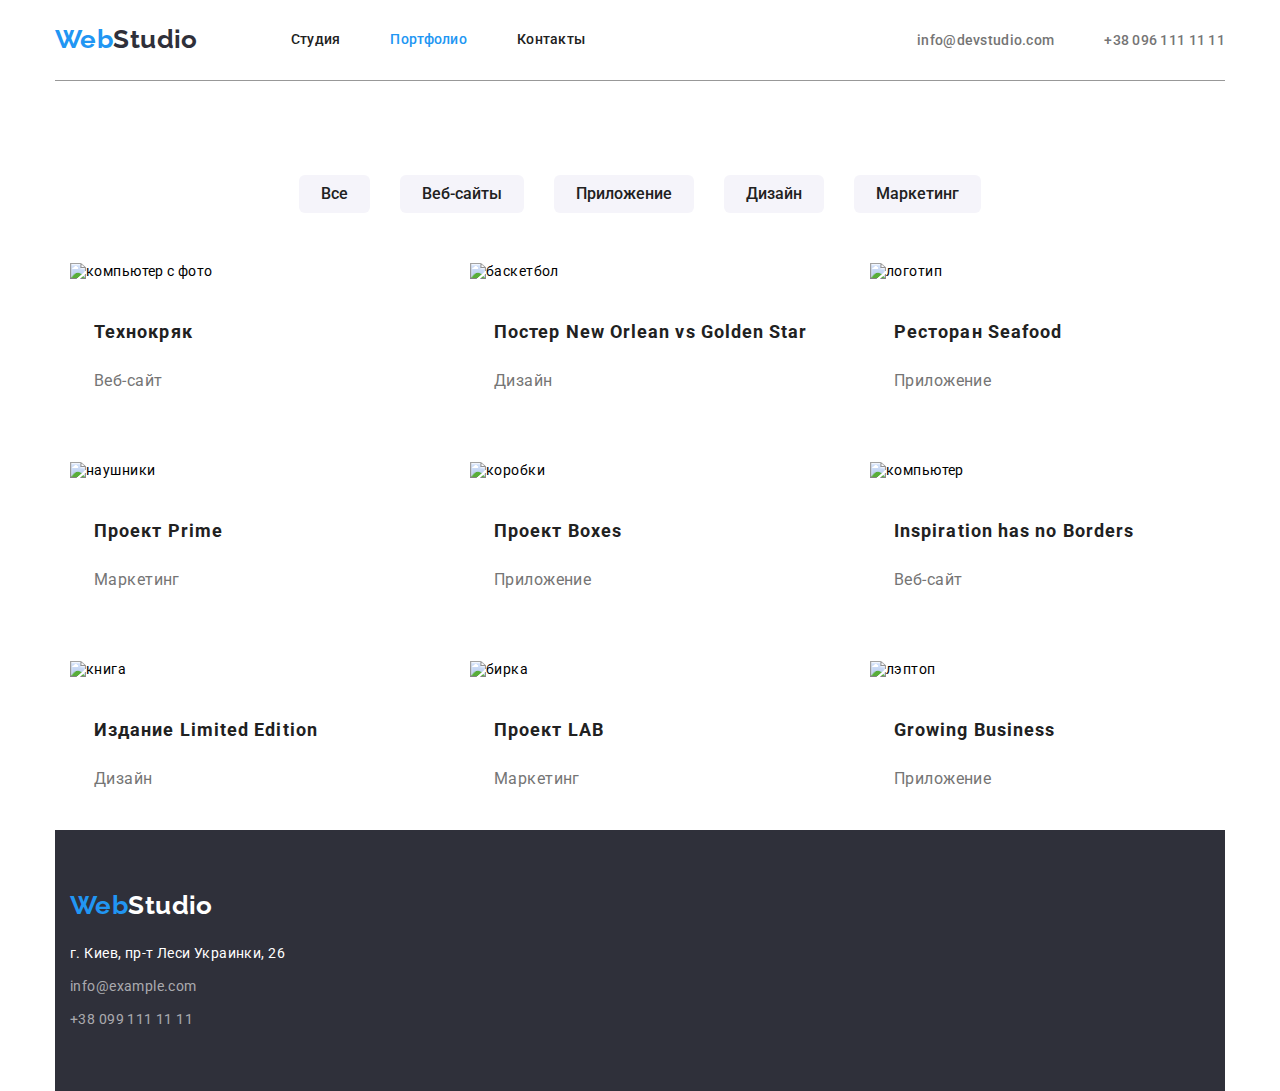
==== portfolio.html @ ab544900 "step1" ====
<!DOCTYPE html>
<html lang="ru">
<head>
    <meta charset="UTF-8">
    <meta http-equiv="X-UA-Compatible" content="IE=edge">
    <meta name="viewport" content="width=device-width, initial-scale=1.0">
    <title>Портфолио</title>
    <link rel="preconnect" href="https://fonts.googleapis.com">
    <link rel="preconnect" href="https://fonts.gstatic.com" crossorigin>
    <link href="https://fonts.googleapis.com/css2?family=Raleway:wght@700&family=Roboto:wght@400;500;700;900&display=swap" rel="stylesheet">
    <link rel="stylesheet" href="https://cdnjs.cloudflare.com/ajax/libs/modern-normalize/1.1.0/modern-normalize.min.css">
    <link rel="stylesheet" href="./css/styles.css">
</head>
<body class="portfolio">
    <header>
        <div class="container">
        <nav class="container-nav">  
        <a class="logo" lang="en" href=""><span class="logo-color">Web</span>Studio</a>
            <ul class="list-style-nav">
               <li class="header"><a  class="header-item" href="./index.html">Студия</a></li>
               <li class="header"><a  class="header-item current" href="./portfolio.html">Портфолио</a></li>
               <li class="header"><a  class="header-item" href="">Контакты</a></li>
           </ul>
        </nav>
             <ul class="list-style-auth">
               <li><a class="mail" href="mailto:info@devstudio.com">info@devstudio.com</a></li>
               <li><a class="tel" href="tel:+380961111111">+38 096 111 11 11</a></li>
           </ul>
        </div>
        
         </header>
<main>
    <section class="menu">
        <div class="container-meny">
           <!--<h1> Наши работы</h1>--> 
        <ul class="menu-button">
           <li><button type="button" class="menu-btn">Все</button></li>
           <li><button type="button" class="menu-btn">Веб-сайты</button></li>
           <li><button type="button" class="menu-btn">Приложение</button></li>
           <li><button type="button" class="menu-btn">Дизайн</button></li>
           <li><button type="button" class="menu-btn">Маркетинг</button></li>
        </ul>
    </div>
<div class="test-container">

<ul class="flex-container">
                <li class="flex-element"><a>
                <img src="./images/img1.2.jpg" alt="компьютер с фото" width="370"
                height="294">
                <div class="card"><h2>Технокряк</h2>
                    <p>Веб-сайт</p>
                </div>  
            </a></li>
            <li class="flex-element"><a>
                <img src="./images/img2.2.jpg" alt="баскетбол" width="370" 
                height="294">
                <div class="card"><h2 lang="en">Постер New Orlean vs Golden Star</h2>
                        <p>Дизайн</p>
                </div>
            </a></li>
            <li class="flex-element"><a>
                <img src="./images/img3.2.jpg" alt="логотип" width="370"
                height="294">
                <div class="card">    <h2>Ресторан Seafood</h2>
                        <p>Приложение</p>
                </div>
            </a></li>
           <li class="flex-element"><a>
               <img src="./images/img4.2.jpg" alt="наушники" width="370" 
               height="294">
               <div class="card">   <h2>Проект Prime</h2>
                       <p>Маркетинг</p>
                </div>
            </a></li>
            <li class="flex-element"><a>
               <img src="./images/img5.2.jpg" alt="коробки" width="370" 
               height="294">
               <div class="card">   <h2>Проект Boxes</h2>
                       <p>Приложение</p>
                </div>
            </a></li>
            <li class="flex-element"><a>
               <img src="./images/img6.2.jpg" alt="компьютер" width="370"
                height="294">
                <div class="card">  <h2>Inspiration has no Borders</h2>
                       <p>Веб-сайт</p>
                </div>
            </a></li>
            <li class="flex-element"><a>
                <img src="./images/img7.2.jpg" alt="книга" width="370"
                height="294">
                <div class="card">    <h2>Издание Limited Edition</h2>
                        <p>Дизайн</p>
                </div>
            </a></li>
            <li class="flex-element"><a>
                <img src="./images/img8.2.jpg" alt="бирка" width="370"
                height="294">
                <div class="card">    <h2>Проект LAB</h2>
                        <p>Маркетинг</p>
                </div>
            </a></li>
            <li class="flex-element"><a>
                <img src="./images/img9.2.jpg" alt="лэптоп" width="370"
                height="294">
                <div class="card">    <h2>Growing Business</h2>
                        <p>Приложение</p>
                </div>        
            </a></li>
        
        </ul>
    </div>
    </section>
</main>
    <footer class="address">
        <a class="logo-button" lang="en" href=""><span class="logo-button-color">Web</span>Studio</a>
        <address>
            <ul class="list-style">
                <li class="address-item"><a class="address-item-text" href="https://goo.gl/maps/72AKyJFaNbQAvg726" target="_blank" 
                    rel="noopener nofollow noreferrer">г. Киев, пр-т Леси Украинки, 26</a></li>
                <li class="address-mail"><a class="address-mail-text" href="mailto:info@example.com">info@example.com</a></li>
                <li class="address-tel"><a class="address-tel-text" href="tel:+380991111111" >+38 099 111 11 11</a></li>
            </ul>
        </address>
    </footer>
</body>
</html>
---- css/styles.css ----
html{box-sizing: border-box;}
*,
*::before,
*::after {
  box-sizing: inherit;}

:root{--primary-text-color:#757575;
    --title-text-color:#212121;
    --accent-color:#2196F3;
    --secondary-color: #FFFFFF;
    --background-color:#2F303A;
    --background-light-color:#F5F4FA;
    --link-color: rgba(255, 255, 255, 0.6);
}
body{
width: 1200px;
padding-left: 15px;
padding-right: 15px;
margin-left: auto;
margin-right: auto;
font-family: 'Roboto', sans-serif;
background:var(--secondary-color);
letter-spacing: 0.03em;
font-size: 14px;

}
ul {list-style: none;}
a,ul {text-decoration: none;
padding: 0;
margin: 0;}

/*--------Header----------*/
.container{display: flex;
    align-items: center;
}
.logo{
    padding-top: 24px;
    padding-bottom: 25px;
    margin-right: 93px;
    font-family: 'Raleway';
    font-weight: 700;
    font-size: 26px;
    line-height: 1.19;
    color:var(--background-color)
}
.logo-color{color: var(--accent-color);}
/*-------Flex-------*/

.container-nav{display: flex;
    align-items: center;}
.list-style-nav{display: flex;
padding: 0;
margin: 0;}



.header-item.current{color: var(--accent-color);}
.header-item{
    display: block;
    margin-right: 50px;
    padding-top: 32px;
    padding-bottom: 32px;

    font-weight: 500;
    line-height: 1.14;
    letter-spacing: 0.02em;
    color:var(--title-text-color); }
.header-item:hover,.header-item:focus{
        color: var(--accent-color);
}
/*.container-auth{display: flex;}*/

.list-style-auth{display: flex;
    margin-left: auto;
}
.mail,.tel:not(:last-child)
    {margin-right: 50px;}

.mail,.tel{   
    /*margin-right:50px;*/
    align-items: center;
    justify-content: space-around;
    

    font-weight: 500;
    line-height: 1.14;
    letter-spacing: 0.02em;
    color: var(--primary-text-color); }
.mail:hover,.mail:focus{color:var(--accent-color);}
.tel:hover,.tel:focus{color:var(--accent-color);}
/*-------------Heading------------*/
.container-heading{
    padding-left: 15px;
    padding-right: 15px;
    margin-left: auto;
    margin-right: auto;
    
}
.heading{background: var(--background-color)}
.heading{
    text-align: center;
    padding-top: 200px;
    padding-bottom: 200px;
    }
.heading-title {
display: inline-block;
text-align: center;
width: 696px;
font-weight: 900;
font-size: 44px;
line-height: 1.36;
padding: 0;                           /*-----для всех заголовках и p----*/
margin: 0;

letter-spacing: 0.06em;
text-transform: uppercase;
color:var(--secondary-color);
}
.heading-btn {
margin-top: 30px;
margin-left: 500px;
display: inline-block;
text-align: center;
padding: 10px 32px;
min-width: 200px;
height: 50px;
border-style: none;
border-radius: 6px;


cursor: pointer;
background: var(--accent-color);
font-weight: 700;
font-size: 16px;
line-height: 1.88;
display: flex;
align-items: center;
text-align: center;
letter-spacing: 0.06em;
color:var(--secondary-color);
} 
/*-----------Work-------------*/

.list-style-work{
    display: flex;
    padding-top: 94px;
    padding-bottom: 94px;
}
.list-style-work li:not(:last-child)
{margin-right: 30px;}
  .work h2 {
    font-weight: 700;
    line-height: 1.14;
    font-size: 14px;
    text-transform: uppercase;
    color:var(--title-text-color);
  } 
    .work p{
    margin-top: 12px;
    line-height: 1.71;
    color:var(--primary-text-color);
  }
/*------------About----------*/
.about{padding-top: 0;}
.about ul{display: flex;
max-width: 100%;
height: auto;}
.about li:not(:last-child)
{margin-right: 30px;}
.about-title{
margin-bottom: 50px;
font-weight: 700;
font-size: 36px;
line-height: 1.16;
text-align: center;
color:var(--title-text-color)}
/*-------Team----------*/
.team ul{display:flex;}
.team li:not(:last-child)
{margin-right: 30px;}
.team {
background: var(--background-light-color);
}
.team h2{
font-weight: 700;
font-size: 36px;
line-height: 1.16;
text-align: center;
color:var(--title-text-color);
}
.team h3{
margin-top: 30px;
margin-bottom: 10px;
font-weight: 500;
font-size: 16px;
line-height: 1.19;
text-align: center;
color:var(--title-text-color);
}
.team p{
margin-bottom: 94px;
font-size: 16px;
line-height: 19px;
text-align: center;
color:var(--primary-text-color);
}
/*-----------Footer---------*/
.logo-button{
    font-family: 'Raleway';
    font-weight: 700;
    font-size: 26px;
    line-height: 31px;
    color:var(--secondary-color)
}
.logo-button-color{color: var(--accent-color);}
.address{background: var(--background-color);
padding-top: 60px;
padding-bottom: 60px;
padding-left: 15px;}
.address-item-text{
font-style: normal;
font-weight: 400;
font-size: 14px;
line-height: 24px;
color:var(--secondary-color)}
.address-mail-text{
font-style: normal;
font-weight: 400;
font-size: 14px;
line-height: 24px;
color: var(--link-color);}
.address-tel-text{
font-style: normal;
font-weight: 400;
font-size: 14px;
line-height: 24px;    
color: var(--link-color);}
.address-item, .address-mail{
    margin-bottom: 9px;
} 
.address-item{margin-top: 20px;}

    /*-------------Portfolio---------*/
    .portfolio{
        width: 1200px;
        padding-left: 15px;
        padding-right: 15px;
        margin-left: auto;
        margin-right: auto;
    }
    /*------------Menu----------*/
.container
{ border-bottom-style:outset;
border-width: 1px;
border-color: #ECECEC;}

.container-meny{
    text-align: center;
   }
.menu-button{display: flex;
justify-content: center;
padding-top: 94px;
padding-bottom: 50px;
}

.menu-button li:not(:last-child)
{margin-right: 30px;}
.menu-btn{  
display: inline-block; 
border-radius: 6px;
border-style: none;
padding: 6px 22px;
text-align: center;
max-width: 145px;
cursor: pointer;  

background: var(--background-light-color);
font-weight: 500;
font-size: 16px;
line-height: 1.6;
color:var(--title-text-color);
}  
.menu-btn:hover, .menu-btn:focus{
    background: var(--accent-color);
    color: var(--secondary-color);
}

.card{
padding: 20px 24px 20px 24px;

    }
.test-container{
    width: 1230px;
    margin-left: auto;
    margin-right: auto;
    padding-left: 15px;
    padding-right: 15px;}
    
    .flex-container{
    list-style: none;
    display: flex;
    flex-wrap: wrap;
   }

.flex-container h2{
font-weight: 700;
font-size: 18px;
line-height:2;
letter-spacing: 0.06em;
color:var(--title-text-color);    
}
.flex-container p{

font-size: 16px;
line-height: 1.88;
color:var(--primary-text-color)
}

.flex-element{width: 370px;
margin-right: 30px;
margin-bottom: 30px;}
.flex-element:nth-child(3n){margin-bottom: 0;}
.flex-element:nth-last-child(-n+3){margin-bottom: 0;}
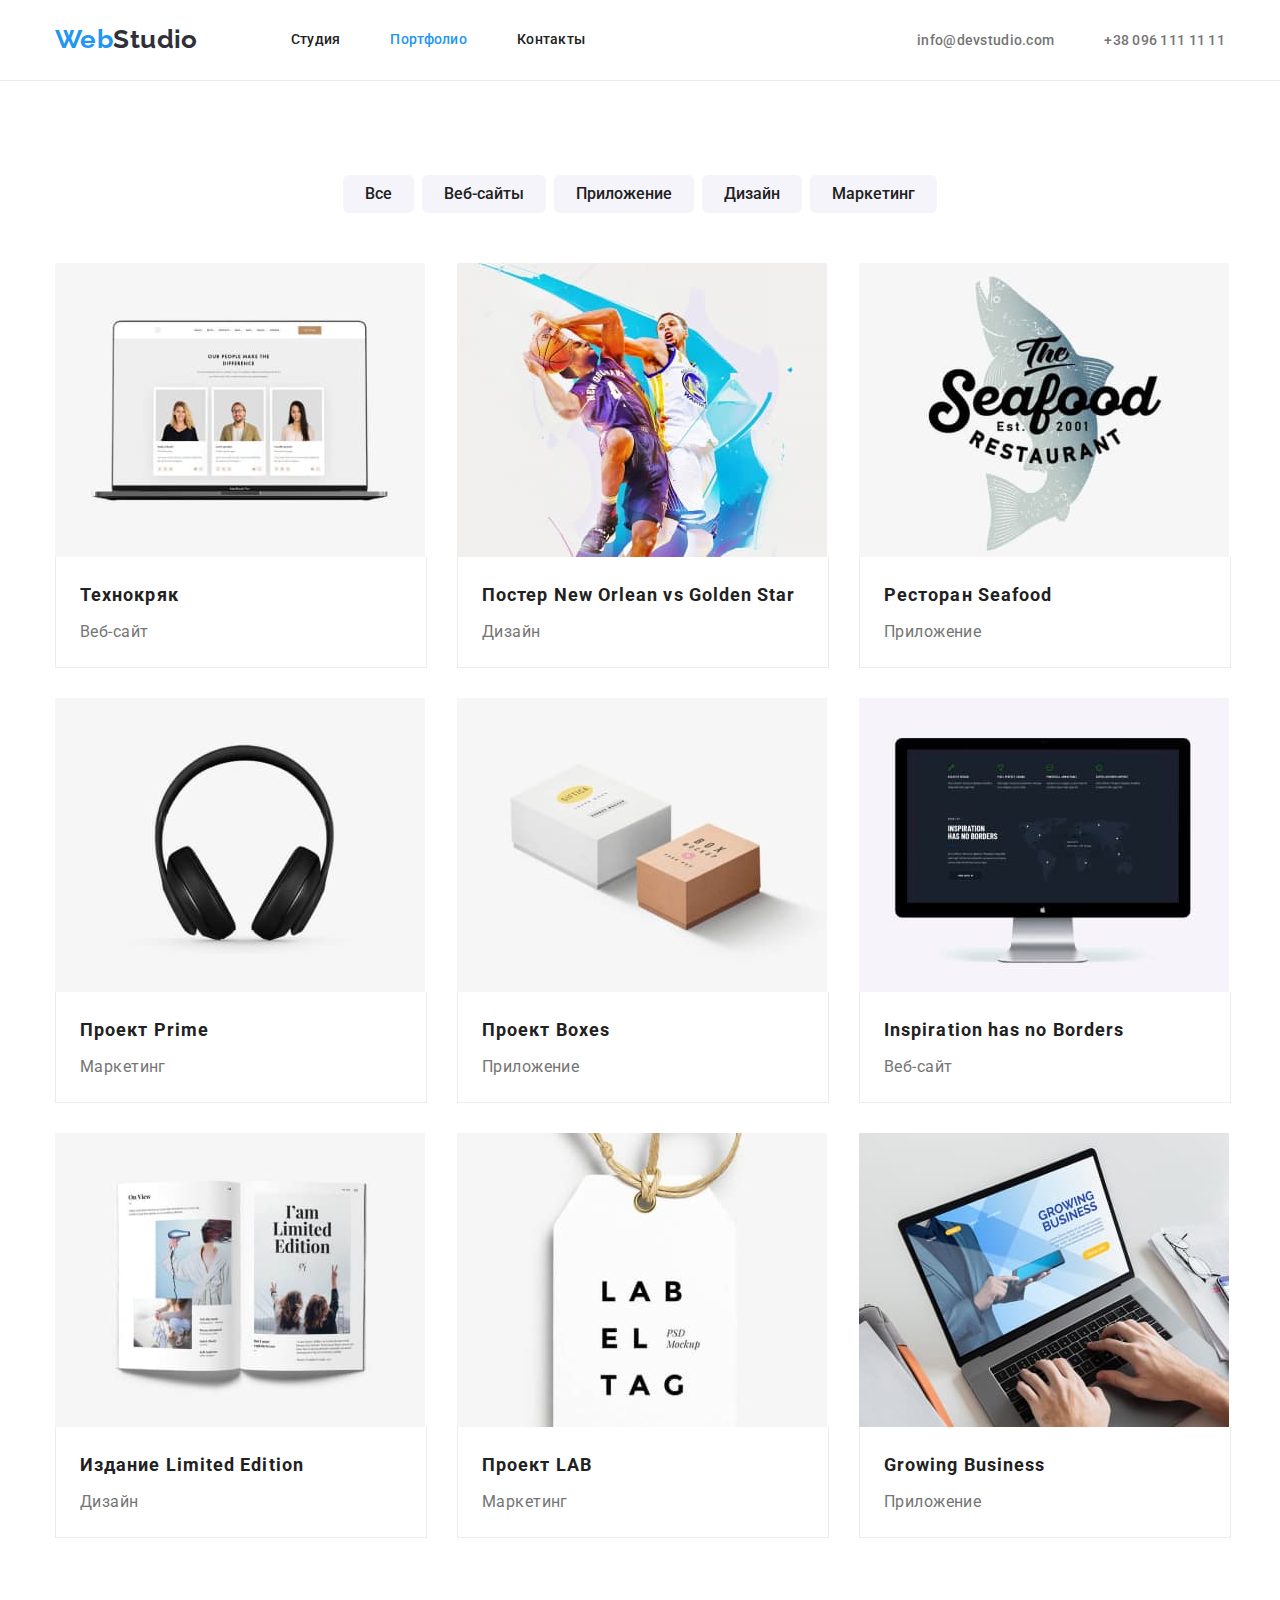
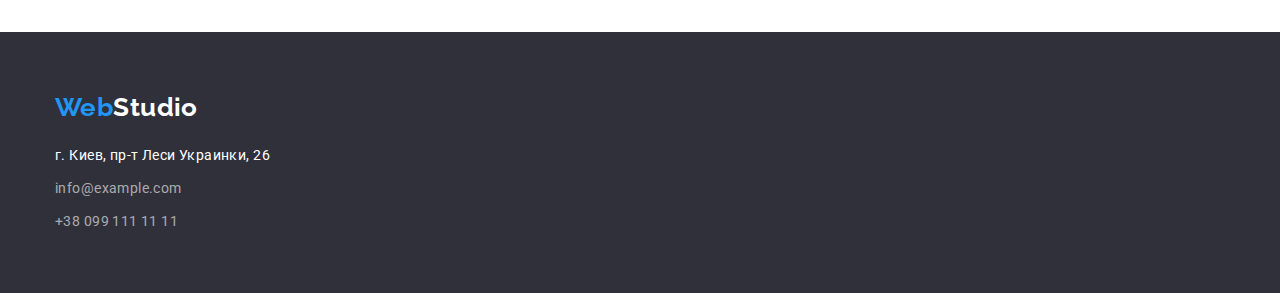
==== commit ea09659d: "step3" ====
--- a/portfolio.html
+++ b/portfolio.html
@@ -13,7 +13,7 @@
 </head>
 <body class="portfolio">
     <header>
-        <div class="container">
+        <div class="container header-flex">
         <nav class="container-nav">  
         <a class="logo" lang="en" href=""><span class="logo-color">Web</span>Studio</a>
             <ul class="list-style-nav">
@@ -31,8 +31,8 @@
          </header>
 <main>
     <section class="menu">
-        <div class="container-meny">
-           <!--<h1> Наши работы</h1>--> 
+        <div class="container">
+                     <!--<h1> Наши работы</h1>--> 
         <ul class="menu-button">
            <li><button type="button" class="menu-btn">Все</button></li>
            <li><button type="button" class="menu-btn">Веб-сайты</button></li>
@@ -40,11 +40,9 @@
            <li><button type="button" class="menu-btn">Дизайн</button></li>
            <li><button type="button" class="menu-btn">Маркетинг</button></li>
         </ul>
-    </div>
-<div class="test-container">
-
+    
 <ul class="flex-container">
-                <li class="flex-element"><a>
+            <li class="flex-element"><a>
                 <img src="./images/img1.2.jpg" alt="компьютер с фото" width="370"
                 height="294">
                 <div class="card"><h2>Технокряк</h2>
@@ -113,6 +111,8 @@
     </section>
 </main>
     <footer class="address">
+        <div class="container">
+            <div class="flex">
         <a class="logo-button" lang="en" href=""><span class="logo-button-color">Web</span>Studio</a>
         <address>
             <ul class="list-style">
@@ -122,6 +122,8 @@
                 <li class="address-tel"><a class="address-tel-text" href="tel:+380991111111" >+38 099 111 11 11</a></li>
             </ul>
         </address>
+            </div>
+        </div>
     </footer>
 </body>
 </html>--- a/css/styles.css
+++ b/css/styles.css
@@ -10,115 +10,131 @@
     --secondary-color: #FFFFFF;
     --background-color:#2F303A;
     --background-light-color:#F5F4FA;
-    --link-color: rgba(255, 255, 255, 0.6);
-}
+    --link-color: rgba(255, 255, 255, 0.6);}
+
 body{
+font-family: 'Roboto', sans-serif;
+background:var(--secondary-color);
+letter-spacing: 0.03em;
+font-size: 14px;}
+
+ul {list-style: none;
+padding: 0;
+margin: 0;}
+
+a {text-decoration: none;}
+
+h1,h2,h3,h4,h5,h6,p{margin: 0;
+padding: 0;}
+
+/*--------Header----------*/
+.container{
 width: 1200px;
 padding-left: 15px;
 padding-right: 15px;
 margin-left: auto;
-margin-right: auto;
-font-family: 'Roboto', sans-serif;
-background:var(--secondary-color);
-letter-spacing: 0.03em;
-font-size: 14px;
-
-}
-ul {list-style: none;}
-a,ul {text-decoration: none;
-padding: 0;
-margin: 0;}
-
-/*--------Header----------*/
-.container{display: flex;
-    align-items: center;
-}
+margin-right: auto;}
+
 .logo{
-    padding-top: 24px;
-    padding-bottom: 25px;
-    margin-right: 93px;
-    font-family: 'Raleway';
-    font-weight: 700;
-    font-size: 26px;
-    line-height: 1.19;
-    color:var(--background-color)
-}
+padding-top: 24px;
+padding-bottom: 25px;
+margin-right: 93px;
+font-family: 'Raleway';
+font-weight: 700;
+font-size: 26px;
+line-height: 1.19;
+color:var(--background-color);}
+
 .logo-color{color: var(--accent-color);}
 /*-------Flex-------*/
-
-.container-nav{display: flex;
+.header-flex{display: flex;
     align-items: center;}
+
+.container-nav{
+display: flex;
+align-items: center;}
+
 .list-style-nav{display: flex;
 padding: 0;
 margin: 0;}
 
-
-
 .header-item.current{color: var(--accent-color);}
 .header-item{
-    display: block;
-    margin-right: 50px;
-    padding-top: 32px;
-    padding-bottom: 32px;
-
-    font-weight: 500;
-    line-height: 1.14;
-    letter-spacing: 0.02em;
-    color:var(--title-text-color); }
+display: block;
+margin-right: 50px;
+padding-top: 32px;
+padding-bottom: 32px;
+font-weight: 500;
+line-height: 1.14;
+letter-spacing: 0.02em;
+color:var(--title-text-color); }
+
 .header-item:hover,.header-item:focus{
-        color: var(--accent-color);
-}
-/*.container-auth{display: flex;}*/
+        color: var(--accent-color);}
 
 .list-style-auth{display: flex;
-    margin-left: auto;
-}
-.mail,.tel:not(:last-child)
-    {margin-right: 50px;}
+    margin-left: auto;}
+
+.mail, .tel:not(:last-child)
+{margin-right: 50px;}
 
 .mail,.tel{   
-    /*margin-right:50px;*/
-    align-items: center;
-    justify-content: space-around;
-    
-
-    font-weight: 500;
-    line-height: 1.14;
-    letter-spacing: 0.02em;
-    color: var(--primary-text-color); }
+align-items: center;
+justify-content: space-around;
+font-weight: 500;
+letter-spacing: 0.02em;
+color: var(--primary-text-color); }
+
 .mail:hover,.mail:focus{color:var(--accent-color);}
 .tel:hover,.tel:focus{color:var(--accent-color);}
+.icon-letter{
+align-items: center;
+margin-right: 10px;
+border:0;
+fill:currentColor;}
+.icon-letter:hover .icon-letter:focus{color: var(--accent-color);}
+
+.icon-phone{
+padding: 0;
+margin-right: 10px;
+border:0;
+fill:currentColor;}
+.icon-phone:hover .icon-phone:focus{color: var(--accent-color);}
+
 /*-------------Heading------------*/
-.container-heading{
-    padding-left: 15px;
-    padding-right: 15px;
-    margin-left: auto;
-    margin-right: auto;
-    
-}
-.heading{background: var(--background-color)}
+
 .heading{
-    text-align: center;
-    padding-top: 200px;
-    padding-bottom: 200px;
-    }
+max-width: 1600px;
+margin-left: auto;
+margin-right: auto;
+background: var(--background-color);
+background-image: linear-gradient(
+    rgba(47, 48, 58, 0.4),
+    rgba(47, 48, 58, 0.4)),
+url(../images/icons.svg/heading.jpg);
+background-repeat: no-repeat;
+background-position: center;
+background-size: cover;}
+
+.heading{
+display: flex;
+align-items: center;
+text-align: center;
+padding-top: 200px;
+padding-bottom: 200px;}
+
 .heading-title {
-display: inline-block;
-text-align: center;
 width: 696px;
 font-weight: 900;
 font-size: 44px;
 line-height: 1.36;
-padding: 0;                           /*-----для всех заголовках и p----*/
-margin: 0;
-
+margin: 0 auto;
 letter-spacing: 0.06em;
 text-transform: uppercase;
-color:var(--secondary-color);
-}
+color:var(--secondary-color);}
+
 .heading-btn {
 margin-top: 30px;
-margin-left: 500px;
 display: inline-block;
 text-align: center;
 padding: 10px 32px;
@@ -127,67 +143,123 @@
 border-style: none;
 border-radius: 6px;
 
-
 cursor: pointer;
 background: var(--accent-color);
 font-weight: 700;
 font-size: 16px;
 line-height: 1.88;
-display: flex;
-align-items: center;
-text-align: center;
 letter-spacing: 0.06em;
-color:var(--secondary-color);
-} 
+color:var(--secondary-color);}
+
 /*-----------Work-------------*/
+.antena::before{
+margin-bottom: 30px;
+display: flex;
+padding: 25px 100px;
+content: "";
+background-image: url(../images/icons.svg/Vector\ \(1\).svg);
+background-repeat: no-repeat;
+background-position: center;
+height: 120px;
+background-color:var(--background-light-color) ;
+border-radius: 4px;}
+
+.clock::before{
+margin-bottom: 30px;
+display: flex;
+padding: 25px 100px;
+content: "";
+background-image: url(../images/icons.svg/clock.svg);
+background-repeat: no-repeat;
+background-position: center;
+height: 120px;
+background-color:var(--background-light-color) ;
+border-radius: 4px;}
+.diagram::before{
+margin-bottom: 30px;
+display: flex;
+padding: 25px 100px;
+content: "";
+background-image: url(../images/icons.svg/diagram.svg);
+background-repeat: no-repeat;
+background-position: center;
+height: 120px;
+background-color:var(--background-light-color) ;
+border-radius: 4px;}  
+.astronaut::before{
+margin-bottom: 30px;
+display: flex;
+padding: 25px 100px;
+content: "";
+background-image: url(../images/icons.svg/astronaut.svg);
+background-repeat: no-repeat;
+background-position: center;
+height: 120px;
+background-color:var(--background-light-color) ;
+border-radius: 4px;}
 
 .list-style-work{
-    display: flex;
-    padding-top: 94px;
-    padding-bottom: 94px;
-}
+display: flex;
+padding-top: 94px;
+padding-bottom: 94px;}
+
 .list-style-work li:not(:last-child)
 {margin-right: 30px;}
-  .work h2 {
-    font-weight: 700;
-    line-height: 1.14;
-    font-size: 14px;
-    text-transform: uppercase;
-    color:var(--title-text-color);
-  } 
-    .work p{
-    margin-top: 12px;
-    line-height: 1.71;
-    color:var(--primary-text-color);
-  }
+
+.work h3 {
+font-weight: 700;
+line-height: 1.14;
+font-size: 14px;
+text-transform: uppercase;
+color:var(--title-text-color);} 
+
+.work p{
+margin-top: 12px;
+Width:270px;
+line-height: 1.71;
+color:var(--primary-text-color);}
+
 /*------------About----------*/
-.about{padding-top: 0;}
-.about ul{display: flex;
+.about{padding-top: 0;
+padding-bottom: 94px;}
+
+.about ul{
+margin-top: 50px;
+display: flex;
 max-width: 100%;
 height: auto;}
 .about li:not(:last-child)
 {margin-right: 30px;}
+
 .about-title{
-margin-bottom: 50px;
+margin: 0;
 font-weight: 700;
 font-size: 36px;
 line-height: 1.16;
 text-align: center;
-color:var(--title-text-color)}
+color:var(--title-text-color);}
+
+.list-style img{display: block;
+max-width: 100%;
+height: auto;}
 /*-------Team----------*/
 .team ul{display:flex;}
 .team li:not(:last-child)
 {margin-right: 30px;}
+
 .team {
-background: var(--background-light-color);
-}
+    padding-top: 94px;
+    padding-bottom: 94px;
+background: var(--background-light-color);}
+
 .team h2{
+margin-bottom: 50px;
 font-weight: 700;
 font-size: 36px;
 line-height: 1.16;
 text-align: center;
-color:var(--title-text-color);
-}
+color:var(--title-text-color);}
+
 .team h3{
 margin-top: 30px;
 margin-bottom: 10px;
@@ -195,76 +267,77 @@
 font-size: 16px;
 line-height: 1.19;
 text-align: center;
-color:var(--title-text-color);
-}
+color:var(--title-text-color);}
+
 .team p{
-margin-bottom: 94px;
+margin-bottom: 30px;
 font-size: 16px;
 line-height: 19px;
 text-align: center;
-color:var(--primary-text-color);
-}
+color:var(--primary-text-color);}
+
+.team li{background-color: var(--secondary-color);
+border-radius: 0px 0px 4px 4px;}
+
+.team img{
+display: block;
+max-width: 100%;
+height: auto;}
+
 /*-----------Footer---------*/
 .logo-button{
-    font-family: 'Raleway';
-    font-weight: 700;
-    font-size: 26px;
-    line-height: 31px;
-    color:var(--secondary-color)
-}
+font-family: 'Raleway';
+font-weight: 700;
+font-size: 26px;
+line-height: 31px;
+color:var(--secondary-color);}
+
 .logo-button-color{color: var(--accent-color);}
+
 .address{background: var(--background-color);
 padding-top: 60px;
-padding-bottom: 60px;
-padding-left: 15px;}
+padding-bottom: 60px;}
+
 .address-item-text{
 font-style: normal;
 font-weight: 400;
 font-size: 14px;
 line-height: 24px;
-color:var(--secondary-color)}
+color:var(--secondary-color);}
+
 .address-mail-text{
 font-style: normal;
 font-weight: 400;
 font-size: 14px;
 line-height: 24px;
 color: var(--link-color);}
+
 .address-tel-text{
 font-style: normal;
 font-weight: 400;
 font-size: 14px;
 line-height: 24px;    
 color: var(--link-color);}
+
 .address-item, .address-mail{
-    margin-bottom: 9px;
-} 
+    margin-bottom: 9px;} 
+
 .address-item{margin-top: 20px;}
 
     /*-------------Portfolio---------*/
-    .portfolio{
-        width: 1200px;
-        padding-left: 15px;
-        padding-right: 15px;
-        margin-left: auto;
-        margin-right: auto;
-    }
-    /*------------Menu----------*/
-.container
-{ border-bottom-style:outset;
-border-width: 1px;
-border-color: #ECECEC;}
-
-.container-meny{
-    text-align: center;
-   }
-.menu-button{display: flex;
+.portfolio header{border-bottom: 1px solid #ECECEC;}    
+.menu{
+padding-top: 94px;
+padding-bottom: 94px;}
+
+.menu-button{
+display: flex;
 justify-content: center;
-padding-top: 94px;
-padding-bottom: 50px;
-}
+margin-bottom: 50px;}
 
 .menu-button li:not(:last-child)
-{margin-right: 30px;}
+{margin-right: 8px;}
+
 .menu-btn{  
 display: inline-block; 
 border-radius: 6px;
@@ -278,46 +351,48 @@
 font-weight: 500;
 font-size: 16px;
 line-height: 1.6;
-color:var(--title-text-color);
-}  
+color:var(--title-text-color);}  
+
 .menu-btn:hover, .menu-btn:focus{
-    background: var(--accent-color);
-    color: var(--secondary-color);
-}
+background: var(--accent-color);
+color: var(--secondary-color);}
 
 .card{
 padding: 20px 24px 20px 24px;
-
-    }
-.test-container{
-    width: 1230px;
-    margin-left: auto;
-    margin-right: auto;
-    padding-left: 15px;
-    padding-right: 15px;}
+background-color: var(--secondary-color);
+border-left:1px  solid;
+border-right:1px solid ;
+border-bottom:1px solid ;
+border-color: #ECECEC;}
+ 
+.flex-container img{
+display: block;
+max-width: 100%;
+height: auto;}
     
-    .flex-container{
-    list-style: none;
-    display: flex;
-    flex-wrap: wrap;
-   }
+.flex-container{
+list-style: none;
+display: flex;
+flex-wrap: wrap;
+margin-right: -30px;}
 
 .flex-container h2{
+width: 322px;
 font-weight: 700;
 font-size: 18px;
 line-height:2;
 letter-spacing: 0.06em;
-color:var(--title-text-color);    
-}
+color:var(--title-text-color);}
+
 .flex-container p{
-
+margin-top: 4px;
 font-size: 16px;
 line-height: 1.88;
-color:var(--primary-text-color)
-}
-
-.flex-element{width: 370px;
+color:var(--primary-text-color);}
+
+.flex-element{
+flex-basis: calc(100% / 3 - 60px);
 margin-right: 30px;
 margin-bottom: 30px;}
-.flex-element:nth-child(3n){margin-bottom: 0;}
+.flex-element:nth-child(3n){margin-right: 0;}
 .flex-element:nth-last-child(-n+3){margin-bottom: 0;}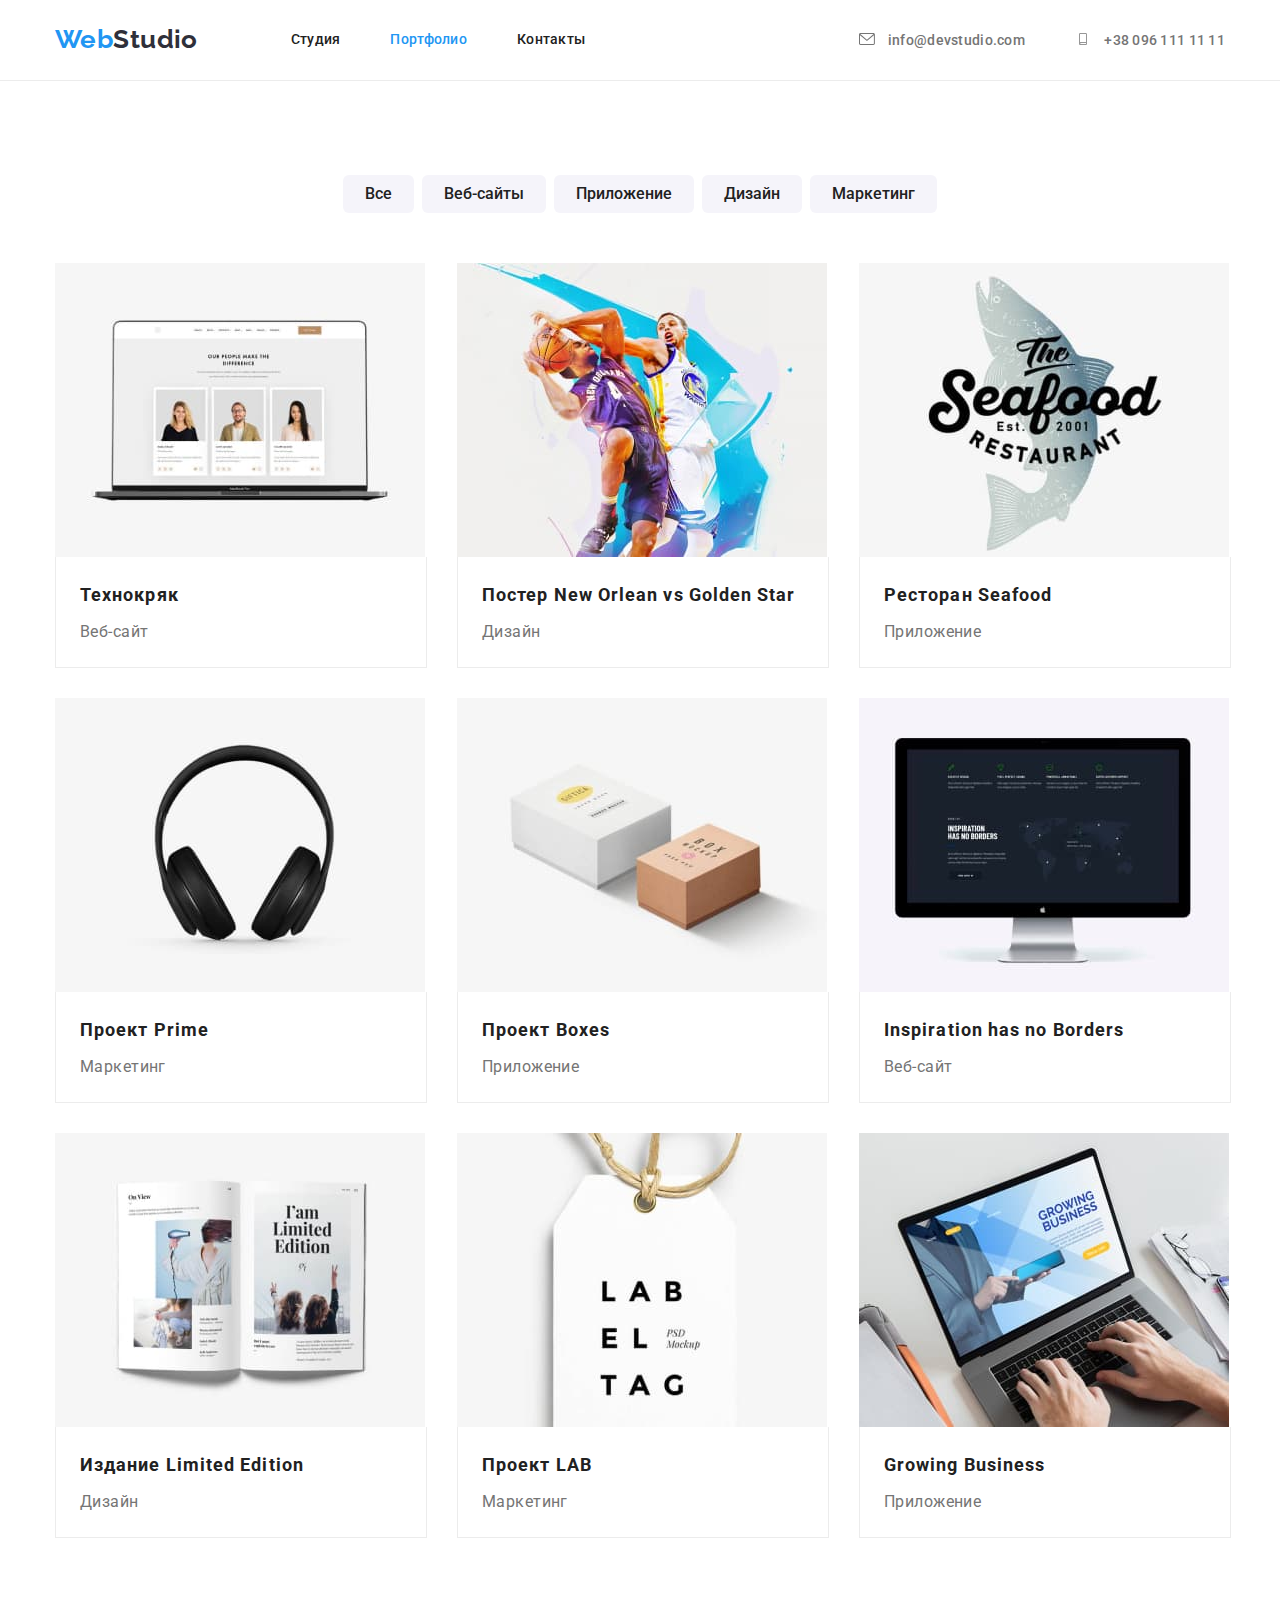
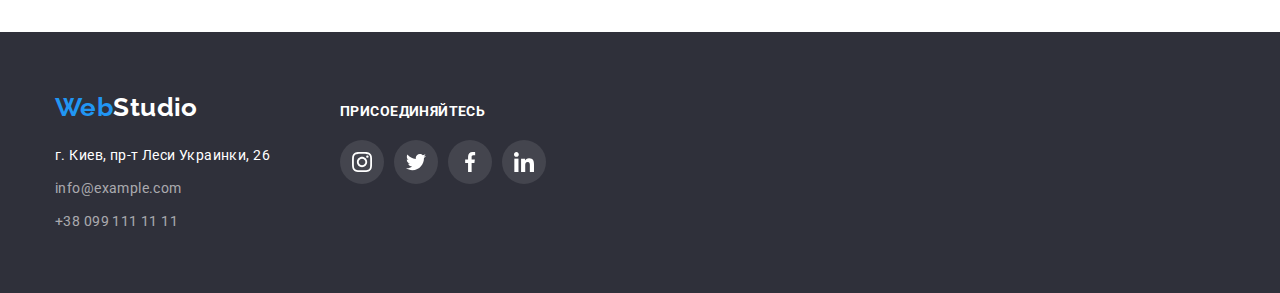
==== commit 9956570c: "step6" ====
--- a/portfolio.html
+++ b/portfolio.html
@@ -23,8 +23,12 @@
            </ul>
         </nav>
              <ul class="list-style-auth">
-               <li><a class="mail" href="mailto:info@devstudio.com">info@devstudio.com</a></li>
-               <li><a class="tel" href="tel:+380961111111">+38 096 111 11 11</a></li>
+               <li><a class="mail" href="mailto:info@devstudio.com" target="_blank"><svg class="icon-letter" width="16px" height="12px">
+                <use href="./images/icons.svg/symbol-defs.svg#envelope" ></use>
+            </svg> info@devstudio.com</a></li>
+               <li><a class="tel" href="tel:+380961111111" target="_blank"><svg class="icon-phone" width="16px" height="12px">
+                <use href="./images/icons.svg/symbol-defs.svg#smartphone"></use>
+            </svg> +38 096 111 11 11</a></li>
            </ul>
         </div>
         
@@ -123,7 +127,38 @@
             </ul>
         </address>
             </div>
+            <div class="footer-slogan">
+                <h2>ПРИСОЕДИНЯЙТЕСЬ</h2>
+                <ul class="footer-link">
+                    <li class="list-icon"><a class="footer-link-item" href="htps://www.instagram.com" >
+                        <svg class="footer-icon" width="20" height="20">
+                            <use href="./images/icons.svg/symbol-defs.svg#instagram"></use>
+                        </svg>
+                    </a>
+                    </li>
+                    <li class="list-icon"><a class="footer-link-item" href="htps://www.instagram.com" >
+                        <svg class="footer-icon" width="20" height="20">
+                            <use href="./images/icons.svg/symbol-defs.svg#twitter"></use>
+                        </svg>
+                    </a>
+                    </li>
+                    <li class="list-icon"><a class="footer-link-item" href="htps://www.instagram.com" >
+                        <svg class="footer-icon" width="20" height="20">
+                            <use href="./images/icons.svg/symbol-defs.svg#facebook"></use>
+                        </svg>
+                    </a>
+                    </li>
+                    <li class="list-icon"><a class="footer-link-item" href="htps://www.instagram.com" >
+                        <svg class="footer-icon" width="20" height="20">
+                            <use href="./images/icons.svg/symbol-defs.svg#linkedin"></use>
+                        </svg>
+                    </a>
+                    </li>
+                </ul>
+               
+            </div>
         </div>
+
     </footer>
 </body>
 </html>--- a/css/styles.css
+++ b/css/styles.css
@@ -73,7 +73,8 @@
         color: var(--accent-color);}
 
 .list-style-auth{display: flex;
-    margin-left: auto;}
+    margin-left: auto;
+align-items: center;}
 
 .mail, .tel:not(:last-child)
 {margin-right: 50px;}
@@ -87,7 +88,10 @@
 
 .mail:hover,.mail:focus{color:var(--accent-color);}
 .tel:hover,.tel:focus{color:var(--accent-color);}
+
 .icon-letter{
+width: 16px;
+height: 12px;
 align-items: center;
 margin-right: 10px;
 border:0;
@@ -95,7 +99,9 @@
 .icon-letter:hover .icon-letter:focus{color: var(--accent-color);}
 
 .icon-phone{
-padding: 0;
+width: 16px;
+height: 12px;
+align-items: center;
 margin-right: 10px;
 border:0;
 fill:currentColor;}
@@ -157,7 +163,7 @@
 display: flex;
 padding: 25px 100px;
 content: "";
-background-image: url(../images/icons.svg/Vector\ \(1\).svg);
+background-image: url(../images/icons.svg/Vector\(1\).svg);
 background-repeat: no-repeat;
 background-position: center;
 height: 120px;
@@ -198,10 +204,11 @@
 background-color:var(--background-light-color) ;
 border-radius: 4px;}
 
+.work{padding-top: 94px;
+    padding-bottom: 94px;}
+
 .list-style-work{
-display: flex;
-padding-top: 94px;
-padding-bottom: 94px;}
+display: flex;}
 
 .list-style-work li:not(:last-child)
 {margin-right: 30px;}
@@ -244,7 +251,7 @@
 height: auto;}
 /*-------Team----------*/
 .team ul{display:flex;}
-.team li:not(:last-child)
+.team-card:not(:last-child)
 {margin-right: 30px;}
 
 .team {
@@ -270,19 +277,93 @@
 color:var(--title-text-color);}
 
 .team p{
-margin-bottom: 30px;
+/*margin-bottom: 30px;*/
 font-size: 16px;
 line-height: 19px;
 text-align: center;
 color:var(--primary-text-color);}
 
-.team li{background-color: var(--secondary-color);
+.team-card{background-color: var(--secondary-color);
+border-radius: 0px 0px 4px 4px;
+box-shadow: 0px 1px 3px rgba(0, 0, 0, 0.12), 0px 1px 1px rgba(0, 0, 0, 0.14), 0px 2px 1px rgba(0, 0, 0, 0.2);
 border-radius: 0px 0px 4px 4px;}
 
 .team img{
 display: block;
 max-width: 100%;
 height: auto;}
+
+.list-icon:not(:last-child){margin-right: 10px;}
+.social-link{
+padding-left: 32px;
+padding-right: 32px;
+padding-top: 16px;
+padding-bottom: 30px;
+justify-content: center;
+align-items: center;}
+
+.social-link-item{
+display: flex;
+width:100%;
+height: 100%;
+justify-content: center;
+align-items: center;
+border-radius: 50%;
+background-color: var(--secondary-color);}
+.social-link-item:last-child{margin-right: 0;}
+
+.social-icon{ 
+fill:#AFB1B8;}
+.social-link-item:hover{background-color: var(--accent-color);}
+.social-link-item:focus{background-color: var(--accent-color);}
+.social-link-item:hover .social-icon{fill: var(--secondary-color);}
+.social-link-item:focus .social-icon{fill: var(--secondary-color);}
+
+.list-icon{  
+    width: 44px;
+    height: 44px;}
+
+
+/*--------------------------Clients------------*/
+.clients{
+padding-top: 94px;
+padding-bottom: 94px;}
+
+.clients h2{
+margin-bottom: 50px;
+font-weight: 700;
+font-size: 36px;
+line-height: 1.16;
+text-align: center;
+color:var(--title-text-color);}
+
+.list-style-clients{display: flex;}
+.list-style-clients li:not(:last-child)
+{margin-right: 30px;}
+.list-style-clients li{
+width:170px;
+height:92px;}
+.list-clients-item{
+    display: flex;
+    width: 100%;
+    height: 100%;
+    justify-content: center;
+    align-items: center;
+
+border: 1px solid #AFB1B8;
+border-radius: 4px;}
+.logo-icon{
+    fill: #AFB1B8;
+padding-left: 32px;
+padding-top: 16px;
+padding-right: 32px;
+padding-bottom: 16px;}
+
+.list-clients-item:hover, .list-clients-item:focus{fill: var(--accent-color);}
+.list-clients-item:hover .logo-icon,
+.list-clients-item:focus .logo-icon
+{fill: var(--accent-color);}
+
 
 /*-----------Footer---------*/
 .logo-button{
@@ -309,7 +390,7 @@
 font-style: normal;
 font-weight: 400;
 font-size: 14px;
-line-height: 24px;
+line-height:24px;
 color: var(--link-color);}
 
 .address-tel-text{
@@ -323,6 +404,46 @@
     margin-bottom: 9px;} 
 
 .address-item{margin-top: 20px;}
+.address>.container{
+    display: flex;
+    align-items: baseline;}
+.flex{max-width: 376px;
+min-height: 112px;
+margin-right: 70px;}
+.footer-slogan h2{
+font-weight: 700;
+font-size: 14px;
+line-height: 1.14;
+letter-spacing: 0.03em;
+text-transform: uppercase;
+color: var(--secondary-color);
+margin-bottom: 20px;}
+
+/*------------------------footer slogan----------*/
+
+.footer-link{
+display: flex;
+justify-content: center;
+align-items: center;}
+
+.list-icon{
+width: 44px;
+height: 44px;
+margin-right: 10px;}
+.list-icon:last-child{margin-right: 0;}
+
+.footer-link-item{
+display: flex;
+width: 100%;
+height: 100%;
+justify-content: center;
+align-items: center;
+border-radius: 50%;
+background-color:rgba(255, 255, 255, 0.1);}
+.footer-icon{fill:var(--secondary-color);}
+.footer-link-item:hover{background-color: var(--accent-color);}
+
+
 
     /*-------------Portfolio---------*/
 .portfolio header{border-bottom: 1px solid #ECECEC;}    
@@ -391,8 +512,13 @@
 color:var(--primary-text-color);}
 
 .flex-element{
+cursor: pointer;
 flex-basis: calc(100% / 3 - 60px);
 margin-right: 30px;
 margin-bottom: 30px;}
 .flex-element:nth-child(3n){margin-right: 0;}
-.flex-element:nth-last-child(-n+3){margin-bottom: 0;}+.flex-element:nth-last-child(-n+3){margin-bottom: 0;}
+.flex-element:hover{box-shadow: 
+    0px 1px 1px rgba(0, 0, 0, 0.12), 
+    0px 4px 4px rgba(0, 0, 0, 0.06), 
+    1px 4px 6px rgba(0, 0, 0, 0.16)}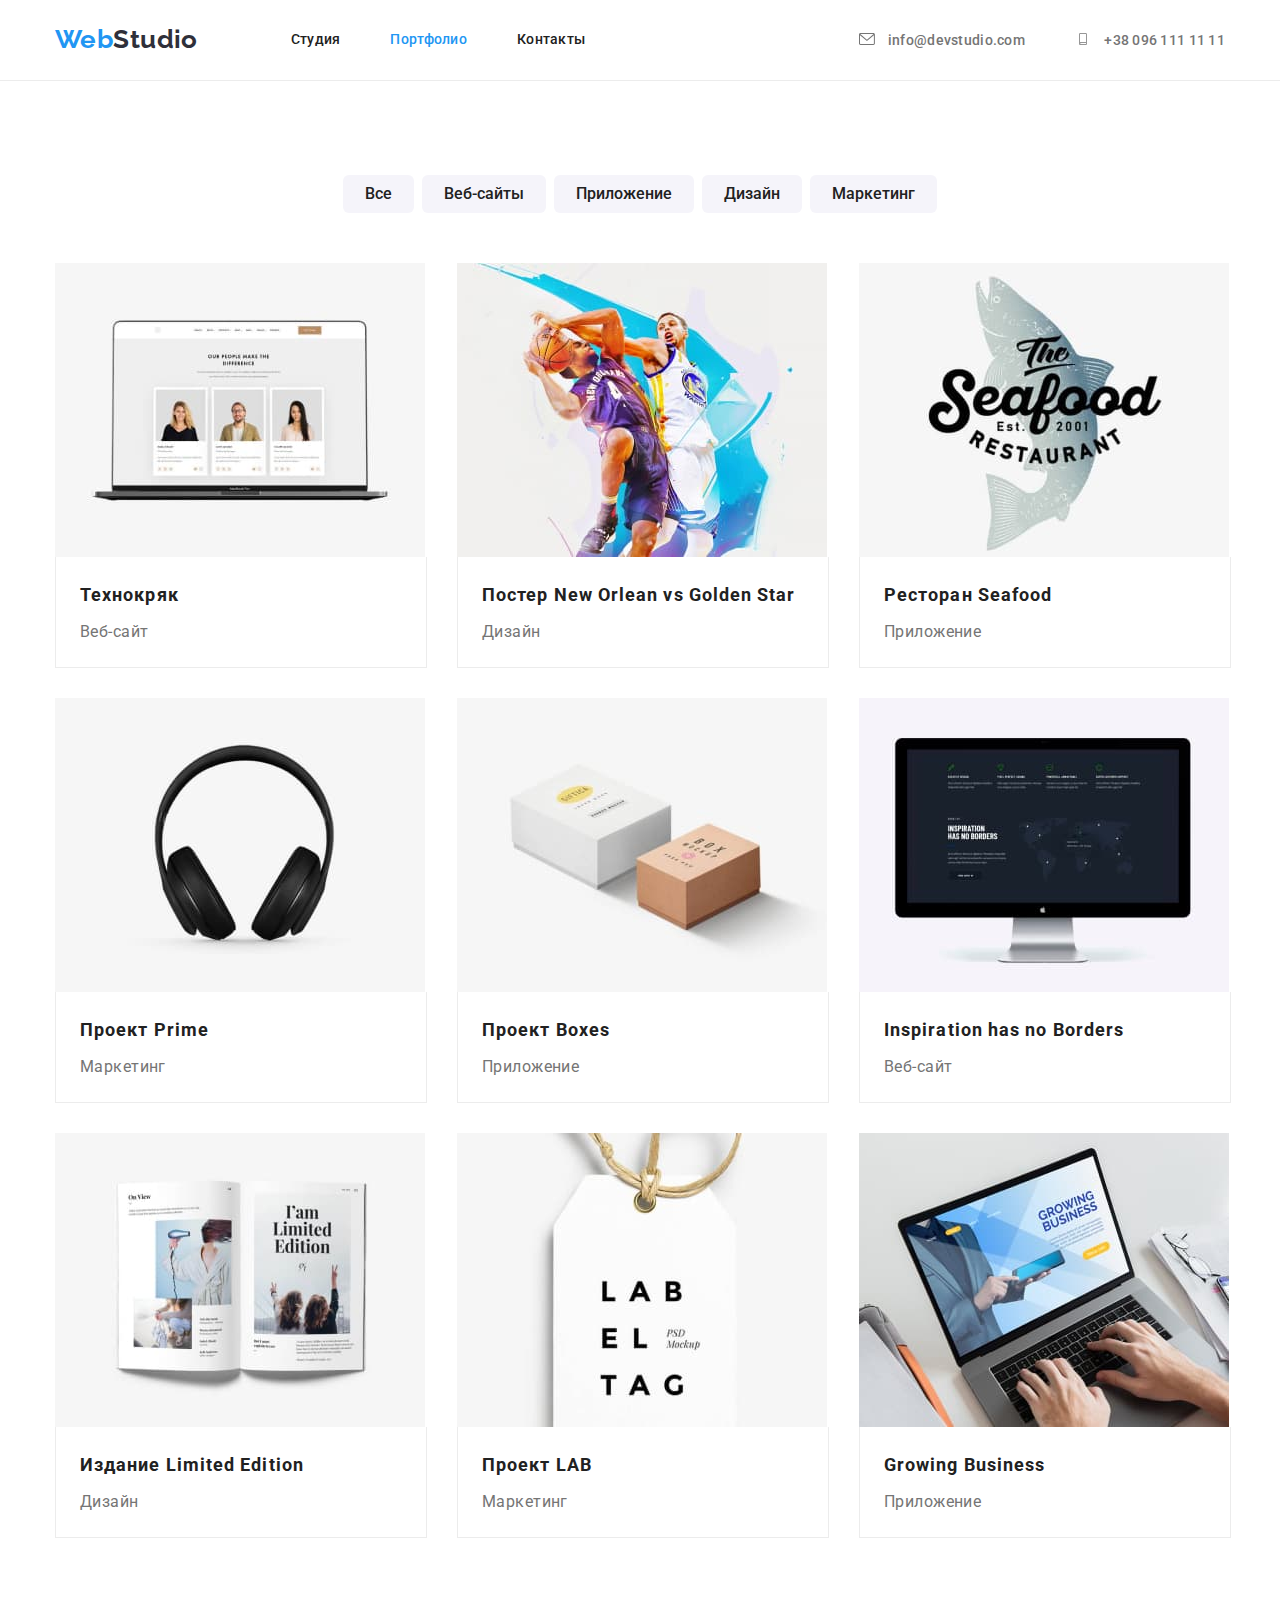
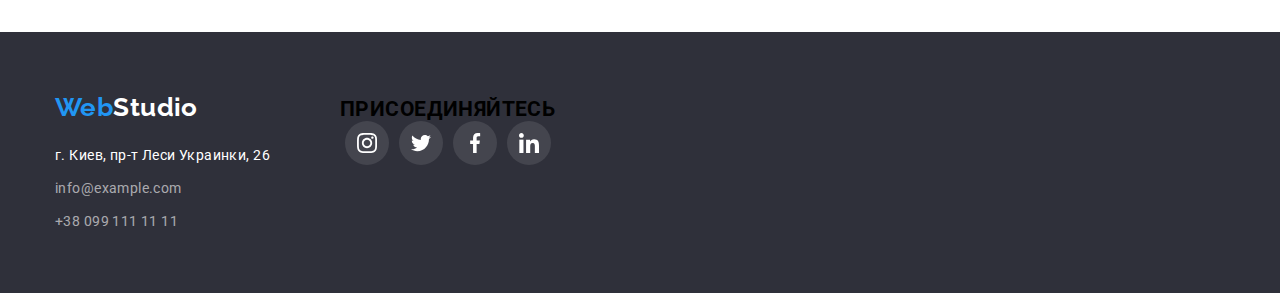
==== commit 7b5bad84: "Final" ====
--- a/portfolio.html
+++ b/portfolio.html
@@ -46,63 +46,63 @@
         </ul>
     
 <ul class="flex-container">
-            <li class="flex-element"><a>
+            <li class="flex-element"><a class="portfolio-link" href="" target="_blank" rel="noreferrer noopener nofollow">
                 <img src="./images/img1.2.jpg" alt="компьютер с фото" width="370"
                 height="294">
                 <div class="card"><h2>Технокряк</h2>
                     <p>Веб-сайт</p>
                 </div>  
             </a></li>
-            <li class="flex-element"><a>
+            <li class="flex-element"><a class="portfolio-link" href="" target="_blank" rel="noreferrer noopener nofollow">
                 <img src="./images/img2.2.jpg" alt="баскетбол" width="370" 
                 height="294">
                 <div class="card"><h2 lang="en">Постер New Orlean vs Golden Star</h2>
                         <p>Дизайн</p>
                 </div>
             </a></li>
-            <li class="flex-element"><a>
+            <li class="flex-element"><a class="portfolio-link" href="" target="_blank" rel="noreferrer noopener nofollow">
                 <img src="./images/img3.2.jpg" alt="логотип" width="370"
                 height="294">
                 <div class="card">    <h2>Ресторан Seafood</h2>
                         <p>Приложение</p>
                 </div>
             </a></li>
-           <li class="flex-element"><a>
+           <li class="flex-element"><a class="portfolio-link" href="" target="_blank" rel="noreferrer noopener nofollow">
                <img src="./images/img4.2.jpg" alt="наушники" width="370" 
                height="294">
                <div class="card">   <h2>Проект Prime</h2>
                        <p>Маркетинг</p>
                 </div>
             </a></li>
-            <li class="flex-element"><a>
+            <li class="flex-element"><a class="portfolio-link" href="" target="_blank" rel="noreferrer noopener nofollow">
                <img src="./images/img5.2.jpg" alt="коробки" width="370" 
                height="294">
                <div class="card">   <h2>Проект Boxes</h2>
                        <p>Приложение</p>
                 </div>
             </a></li>
-            <li class="flex-element"><a>
+            <li class="flex-element"><a class="portfolio-link" href="" target="_blank" rel="noreferrer noopener nofollow">
                <img src="./images/img6.2.jpg" alt="компьютер" width="370"
                 height="294">
                 <div class="card">  <h2>Inspiration has no Borders</h2>
                        <p>Веб-сайт</p>
                 </div>
             </a></li>
-            <li class="flex-element"><a>
+            <li class="flex-element"><a class="portfolio-link" href="" target="_blank" rel="noreferrer noopener nofollow">
                 <img src="./images/img7.2.jpg" alt="книга" width="370"
                 height="294">
                 <div class="card">    <h2>Издание Limited Edition</h2>
                         <p>Дизайн</p>
                 </div>
             </a></li>
-            <li class="flex-element"><a>
+            <li class="flex-element"><a class="portfolio-link" href="" target="_blank" rel="noreferrer noopener nofollow">
                 <img src="./images/img8.2.jpg" alt="бирка" width="370"
                 height="294">
                 <div class="card">    <h2>Проект LAB</h2>
                         <p>Маркетинг</p>
                 </div>
             </a></li>
-            <li class="flex-element"><a>
+            <li class="flex-element"><a class="portfolio-link" href="" target="_blank" rel="noreferrer noopener nofollow">
                 <img src="./images/img9.2.jpg" alt="лэптоп" width="370"
                 height="294">
                 <div class="card">    <h2>Growing Business</h2>
--- a/css/styles.css
+++ b/css/styles.css
@@ -161,7 +161,7 @@
 .antena::before{
 margin-bottom: 30px;
 display: flex;
-padding: 25px 100px;
+
 content: "";
 background-image: url(../images/icons.svg/Vector\(1\).svg);
 background-repeat: no-repeat;
@@ -173,7 +173,7 @@
 .clock::before{
 margin-bottom: 30px;
 display: flex;
-padding: 25px 100px;
+
 content: "";
 background-image: url(../images/icons.svg/clock.svg);
 background-repeat: no-repeat;
@@ -184,7 +184,7 @@
 .diagram::before{
 margin-bottom: 30px;
 display: flex;
-padding: 25px 100px;
+
 content: "";
 background-image: url(../images/icons.svg/diagram.svg);
 background-repeat: no-repeat;
@@ -195,7 +195,7 @@
 .astronaut::before{
 margin-bottom: 30px;
 display: flex;
-padding: 25px 100px;
+
 content: "";
 background-image: url(../images/icons.svg/astronaut.svg);
 background-repeat: no-repeat;
@@ -268,7 +268,6 @@
 color:var(--title-text-color);}
 
 .team h3{
-margin-top: 30px;
 margin-bottom: 10px;
 font-weight: 500;
 font-size: 16px;
@@ -277,7 +276,7 @@
 color:var(--title-text-color);}
 
 .team p{
-/*margin-bottom: 30px;*/
+margin-bottom: 16px;
 font-size: 16px;
 line-height: 19px;
 text-align: center;
@@ -293,12 +292,13 @@
 max-width: 100%;
 height: auto;}
 
+.cards{
+    padding-top: 30px; ;
+    padding-bottom: 30px ;
+}
+
 .list-icon:not(:last-child){margin-right: 10px;}
 .social-link{
-padding-left: 32px;
-padding-right: 32px;
-padding-top: 16px;
-padding-bottom: 30px;
 justify-content: center;
 align-items: center;}
 
@@ -337,32 +337,32 @@
 text-align: center;
 color:var(--title-text-color);}
 
-.list-style-clients{display: flex;}
+.list-style-clients{display:flex;
+    justify-content: center;}
+.list-clients{box-sizing: border-box;}
 .list-style-clients li:not(:last-child)
 {margin-right: 30px;}
-.list-style-clients li{
+
+.list-clients-item{
+display: inline-flex;
 width:170px;
-height:92px;}
-.list-clients-item{
-    display: flex;
-    width: 100%;
-    height: 100%;
-    justify-content: center;
-    align-items: center;
-
-border: 1px solid #AFB1B8;
-border-radius: 4px;}
-.logo-icon{
-    fill: #AFB1B8;
-padding-left: 32px;
-padding-top: 16px;
-padding-right: 32px;
-padding-bottom: 16px;}
-
-.list-clients-item:hover, .list-clients-item:focus{fill: var(--accent-color);}
-.list-clients-item:hover .logo-icon,
-.list-clients-item:focus .logo-icon
-{fill: var(--accent-color);}
+height:92px;
+justify-content: center;
+align-items: center;
+border: 1px solid rgba(175, 177, 184, 1);
+border-radius: 4px;
+color: #AFB1B8;
+transition-property: color, border, box-shadow;
+transition-duration: 250ms;
+transition-timing-function: cubic-bezier(0.4, 0, 0.2, 1);}
+
+
+.list-clients-item:hover, .list-clients-item:focus
+{color: var(--accent-color);
+border: 1px solid var(--accent-color);
+box-shadow: 0 4px 4px 0 rgba(0, 0, 0, 0.25)}
+
+.logo-icon{fill: currentColor;}
 
 
 /*-----------Footer---------*/
@@ -410,7 +410,7 @@
 .flex{max-width: 376px;
 min-height: 112px;
 margin-right: 70px;}
-.footer-slogan h2{
+.footer-slogan p{
 font-weight: 700;
 font-size: 14px;
 line-height: 1.14;
@@ -518,7 +518,9 @@
 margin-bottom: 30px;}
 .flex-element:nth-child(3n){margin-right: 0;}
 .flex-element:nth-last-child(-n+3){margin-bottom: 0;}
-.flex-element:hover{box-shadow: 
+.portfolio-link{display: block;}
+.portfolio-link:hover{
+    box-shadow: 
     0px 1px 1px rgba(0, 0, 0, 0.12), 
     0px 4px 4px rgba(0, 0, 0, 0.06), 
     1px 4px 6px rgba(0, 0, 0, 0.16)}